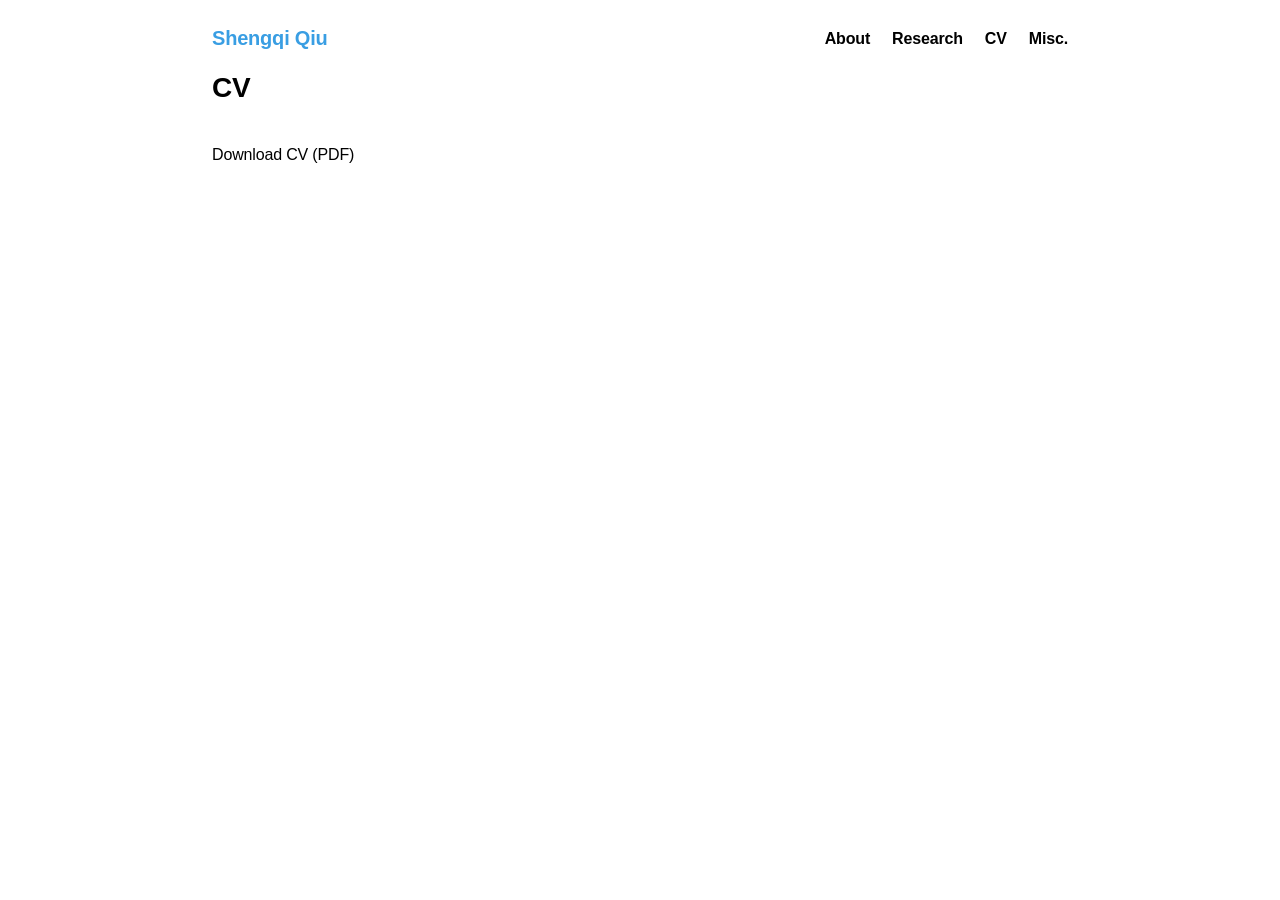
==== cv.html @ 91f12fb3 "updated" ====
<!DOCTYPE html>
<html lang="en">
<head>
  <meta charset="UTF-8">
  <meta name="viewport" content="width=device-width, initial-scale=1.0">
  <meta name="description" content="Shengqi Qiu — CV">
  <title>CV — Shengqi Qiu</title>
  <link rel="icon" href="data:image/svg+xml,<svg xmlns=%22http://www.w3.org/2000/svg%22 viewBox=%220 0 100 100%22><text y=%22.9em%22 font-size=%2290%22>%F0%9F%90%9F</text></svg>">
  <link rel="stylesheet" href="css/style.css">
</head>
<body>

  <div class="page-wrap">

  <header class="site-header">
    <div class="header-inner">
      <a href="index.html" class="site-name">Shengqi Qiu</a>
      <nav>
        <ul class="site-nav">
          <li><a href="index.html">About</a></li>
          <li><a href="research.html">Research</a></li>
          <li><a href="CV.pdf" target="_blank" rel="noopener" class="active">CV</a></li>
          <li><a href="misc.html">Misc.</a></li>
        </ul>
      </nav>
    </div>
  </header>

  <main>
    <h1 class="page-title">CV</h1>
    <p>
      <a href="CV.pdf" target="_blank" rel="noopener">Download CV (PDF)</a>
    </p>
  </main>

  </div>

</body>
</html>
---- css/style.css ----
/* ── Reset & Base (Hamilton / showma-yamazaki style) ─────── */
*, *::before, *::after {
  box-sizing: border-box;
  margin: 0;
  padding: 0;
}

:root {
  --bg: #ffffff;
  --text: #000000;
  --text-muted: rgba(0, 0, 0, 0.35);
  --link: #399EE3;
  --font: 'Helvetica', 'Helvetica Neue', Arial, sans-serif;
  --content-width: 900px;
  --page-padding: 22px;
  --sidebar-width: 192px;
}

html {
  scroll-behavior: smooth;
}

body {
  font-family: var(--font);
  font-size: 16px;
  background: var(--bg);
  color: var(--text);
  line-height: 1.45;
  -webkit-font-smoothing: antialiased;
  letter-spacing: -0.01em;
}

a {
  color: var(--text);
  text-decoration: none;
  transition: all 0.2s ease-in-out;
}

a:hover {
  color: var(--text-muted);
  text-decoration: none;
}

img {
  max-width: 100%;
  height: auto;
  display: block;
}

::selection {
  background: #000;
  color: #fff;
}

.page-wrap {
  max-width: var(--content-width);
  margin: 0 auto;
  padding: 0 var(--page-padding);
  width: 100%;
}

/* ── Header ───────────────────────────────────────────────── */
.site-header {
  padding: 24px 0 16px;
}

.header-inner {
  display: flex;
  align-items: center;
  justify-content: space-between;
}

.site-name {
  display: inline-block;
  font-family: var(--font);
  font-size: 20px;
  font-weight: bold;
  letter-spacing: -0.01em;
  color: #399EE3;
  text-decoration: none;
}

.site-name:hover {
  color: var(--text-muted);
  text-decoration: none;
}

.site-nav {
  display: flex;
  gap: 22px;
  list-style: none;
  flex-shrink: 0;
}

.site-nav a {
  font-family: var(--font);
  font-size: 16px;
  font-weight: bold;
  letter-spacing: -0.01em;
  color: var(--text);
  text-decoration: none;
}

.site-nav a:hover {
  color: var(--text-muted);
  text-decoration: none;
}

/* ── Main Layout ──────────────────────────────────────────── */
main {
  padding: 0 0 40px;
}

/* ── About Page ───────────────────────────────────────────── */
.about-grid {
  display: grid;
  grid-template-columns: minmax(0, 1fr) var(--sidebar-width);
  gap: 22px;
  align-items: start;
}

.about-text h1 {
  font-size: 18px;
  font-weight: bold;
  letter-spacing: -0.01em;
  text-transform: none;
  margin-bottom: 0.25rem;
}

.about-title {
  font-size: 16px;
  color: var(--text);
  margin-bottom: 14px;
}

.about-text p {
  margin-bottom: 14px;
  font-size: 14px;
  line-height: 1.45;
  color: var(--text);
}

.about-text a.text-link {
  color: var(--link);
}

.about-text a.text-link:hover {
  color: var(--text-muted);
}

.about-list {
  list-style: disc;
  padding-left: 1.25em;
  font-size: 14px;
  line-height: 1.45;
}

.about-list li {
  margin-bottom: 12px;
}

.about-list li:last-child {
  margin-bottom: 0;
}

.about-list strong {
  font-weight: bold;
}

.about-list .katex {
  font-size: 1em;
}

/* ── News Section ─────────────────────────────────────────── */
.news-section {
  margin-top: 36px;
}

.news-heading {
  font-size: 20px;
  font-weight: bold;
  color: rgb(39, 89, 169);
  margin-bottom: 12px;
}

.news-list {
  list-style: disc outside;
  padding-left: 1.5em;
  font-size: 14px;
  line-height: 1.45;
}

.news-list .katex {
  font-size: 1em;
}

.news-list > li {
  margin-bottom: 8px;
}

.news-list > li:last-child {
  margin-bottom: 0;
}

.news-list ul {
  list-style: circle outside;
  padding-left: 1.5em;
  margin-top: 4px;
}

.news-list ul li {
  margin-bottom: 5px;
}

.news-list ul li:last-child {
  margin-bottom: 0;
}

.news-list a.news-link {
  color: #07889b;
}

.news-list a.news-link:hover {
  color: var(--text-muted);
}

.about-sidebar {
  display: flex;
  flex-direction: column;
  align-items: flex-start;
  width: var(--sidebar-width);
}

.about-sidebar img {
  width: var(--sidebar-width);
  height: auto;
  object-fit: cover;
  margin-bottom: 12px;
}

.sidebar-email {
  display: inline-flex;
  align-items: center;
  justify-content: flex-end;
  gap: 0.35em;
  font-size: 12.6px;
  line-height: 1.45;
  color: var(--text);
  margin-bottom: 10px;
  align-self: stretch;
  text-align: right;
}

.sidebar-links {
  list-style: none;
  font-size: 14px;
  line-height: 1.6;
  align-self: stretch;
  text-align: right;
}

.sidebar-links li {
  margin-bottom: 4px;
}

.sidebar-links a {
  display: inline-flex;
  align-items: center;
  gap: 0.35em;
}

.sidebar-icon {
  display: inline-block;
  width: 16px;
  height: 16px;
  flex-shrink: 0;
  margin-top: -1px;
}

.sidebar-links a:hover {
  color: var(--text-muted);
  text-decoration: none;
}

/* ── Research Page ────────────────────────────────────────── */
.page-title {
  font-size: 28px;
  font-weight: bold;
  letter-spacing: -0.01em;
  line-height: 1.35;
  margin-bottom: 36px;
  text-align: left;
}

/* ── Misc Page ────────────────────────────────────────────── */
.misc-section {
  font-size: 14px;
  line-height: 1.45;
}

.misc-heading {
  font-size: 18px;
  font-weight: bold;
  color: var(--text);
  margin-bottom: 16px;
}

.misc-subheading {
  margin: 16px 0 8px;
}

.misc-subheading:first-of-type {
  margin-top: 0;
}

.misc-list {
  list-style: none;
  padding-left: 0;
}

.misc-list li {
  margin-bottom: 6px;
}

.misc-list li:last-child {
  margin-bottom: 0;
}

.misc-footer {
  margin-top: 64px;
  padding-bottom: 32px;
  font-size: 13px;
  line-height: 1.6;
  color: var(--text-muted);
}

.jog-section {
  margin-top: 36px;
}

.jog-item + .jog-item {
  margin-top: 20px;
}

.jog-problem {
  cursor: pointer;
  font-size: 14px;
  line-height: 1.45;
}

.jog-problem p {
  margin-bottom: 0;
  font-family: "Libertinus Serif", "STIX Two Text", "Latin Modern Roman", "Times New Roman", Times, serif;
  font-style: normal;
  font-weight: 400;
  letter-spacing: 0.01em;
}

.jog-problem:hover {
  color: var(--text-muted);
}

.jog-problem.is-revealed {
  cursor: pointer;
}

.jog-hint {
  display: block;
  margin-top: 6px;
  font-size: 13px;
  color: var(--text-muted);
  font-style: italic;
}

.jog-solution {
  margin-top: 12px;
  font-size: 14px;
  line-height: 1.45;
}

.jog-solution[hidden] {
  display: none;
}

.jog-solution p {
  margin-bottom: 10px;
}

.jog-solution p:last-child {
  margin-bottom: 0;
}

.jog-solution .katex-display {
  margin: 0.6em 0;
}

.band-name {
  font-family: "Shippori Mincho B1", "Yu Mincho", "Hiragino Mincho ProN", serif;
  font-weight: 600;
  font-size: 1.4em;
  letter-spacing: 0.12em;
  color: var(--text);
}

/* Timeline */
.timeline-section {
  margin-bottom: 36px;
}

.timeline-section:last-child {
  margin-bottom: 0;
}

.section-header {
  display: flex;
  align-items: center;
  gap: 0.6rem;
  margin-bottom: 18px;
}

.section-icon {
  width: 36px;
  height: 36px;
  border: 1.5px solid var(--text);
  border-radius: 3px;
  display: flex;
  align-items: center;
  justify-content: center;
  flex-shrink: 0;
}

.section-icon svg {
  width: 18px;
  height: 18px;
  stroke: var(--text);
  fill: none;
  stroke-width: 1.5;
  stroke-linecap: round;
  stroke-linejoin: round;
}

.section-header h2 {
  font-size: 18px;
  font-weight: bold;
  letter-spacing: -0.01em;
}

.timeline {
  position: relative;
  padding-left: 18px;
  margin-left: 17px;
  border-left: 1px solid rgba(0, 0, 0, 0.13);
}

.timeline-entry {
  position: relative;
  padding-bottom: 18px;
  padding-left: 1.25rem;
}

.timeline-entry:last-child {
  padding-bottom: 0;
}

.timeline-entry::before {
  content: "";
  position: absolute;
  left: -24px;
  top: 8px;
  width: 8px;
  height: 8px;
  border-radius: 50%;
  background: var(--text);
}

.entry-title {
  font-size: 16px;
  font-weight: bold;
  margin-bottom: 0.15rem;
}

.entry-date {
  font-size: 14px;
  color: var(--text-muted);
  margin-bottom: 0.2rem;
}

.entry-detail {
  font-size: 16px;
  line-height: 1.45;
  color: var(--text);
}

/* Publications */
.pub-entry {
  position: relative;
  padding-left: 1.1em;
  margin-bottom: 22px;
}

.pub-entry::before {
  content: "•";
  position: absolute;
  left: 0;
  top: 0;
  color: var(--text);
  line-height: 1.45;
}

.pub-entry:last-child {
  margin-bottom: 0;
}

.pub-entry .entry-title {
  font-size: 16px;
  font-weight: bold;
  line-height: 1.45;
  margin-bottom: 0.1rem;
}

.pub-entry .entry-title .katex {
  font-size: 1em;
}

.small-caps {
  font-variant: small-caps;
  letter-spacing: 0.02em;
}

.pub-entry .entry-title a {
  color: #07889b;
  font-weight: bold;
  border-bottom: none;
}

.pub-entry .entry-title a:hover {
  color: var(--text-muted);
  text-decoration: none;
}

.pub-status {
  font-size: 14px;
  color: var(--text-muted);
  margin-bottom: 0.1rem;
}

.pub-authors {
  font-size: 14px;
  line-height: 1.45;
  color: var(--text);
  margin-bottom: 0.1rem;
}

.pub-authors strong {
  font-weight: bold;
}

.pub-links {
  font-size: 14px;
  line-height: 1.45;
}

.pub-links a {
  color: #07889b;
}

.pub-links a:hover {
  color: var(--text-muted);
  text-decoration: none;
}

.misc-heading-spaced {
  margin-top: 28px;
}

/* ── Responsive ───────────────────────────────────────────── */
@media (max-width: 750px) {
  :root {
    --page-padding: 16px;
  }

  .site-header {
    padding: 20px 0 12px;
  }

  .header-inner {
    flex-direction: column;
    align-items: center;
    gap: 12px;
  }

  .header-inner nav {
    width: 100%;
  }

  .site-name {
    font-size: 18px;
    align-self: center;
    text-align: center;
  }

  .site-nav {
    width: 100%;
    justify-content: space-between;
    flex-wrap: nowrap;
    gap: 6px;
  }

  .site-nav a {
    font-size: 13px;
    white-space: nowrap;
  }

  main {
    padding-bottom: 36px;
  }

  .about-grid {
    grid-template-columns: 1fr;
    gap: 24px;
  }

  .about-sidebar {
    width: 100%;
    max-width: var(--sidebar-width);
    margin: 0 auto;
    align-items: center;
    order: -1;
  }

  .about-sidebar img {
    width: 160px;
  }

  .sidebar-email {
    display: flex;
    justify-content: center;
    width: 100%;
    text-align: center;
    align-self: stretch;
    margin-bottom: 8px;
  }

  .sidebar-links {
    text-align: center;
    align-self: stretch;
  }

  .sidebar-links li {
    margin-bottom: 6px;
  }

  .sidebar-links li:last-child {
    margin-bottom: 0;
  }

  .sidebar-links a {
    justify-content: center;
  }

  .page-title {
    font-size: 24px;
    margin-bottom: 28px;
  }

  .about-text p,
  .entry-detail,
  .pub-authors {
    margin-bottom: 12px;
  }

  .misc-footer .band-name {
    display: block;
    margin-top: 0.35em;
    white-space: nowrap;
  }
}

@media (max-width: 400px) {
  .site-nav {
    gap: 4px;
  }

  .site-nav a {
    font-size: 12px;
  }
}
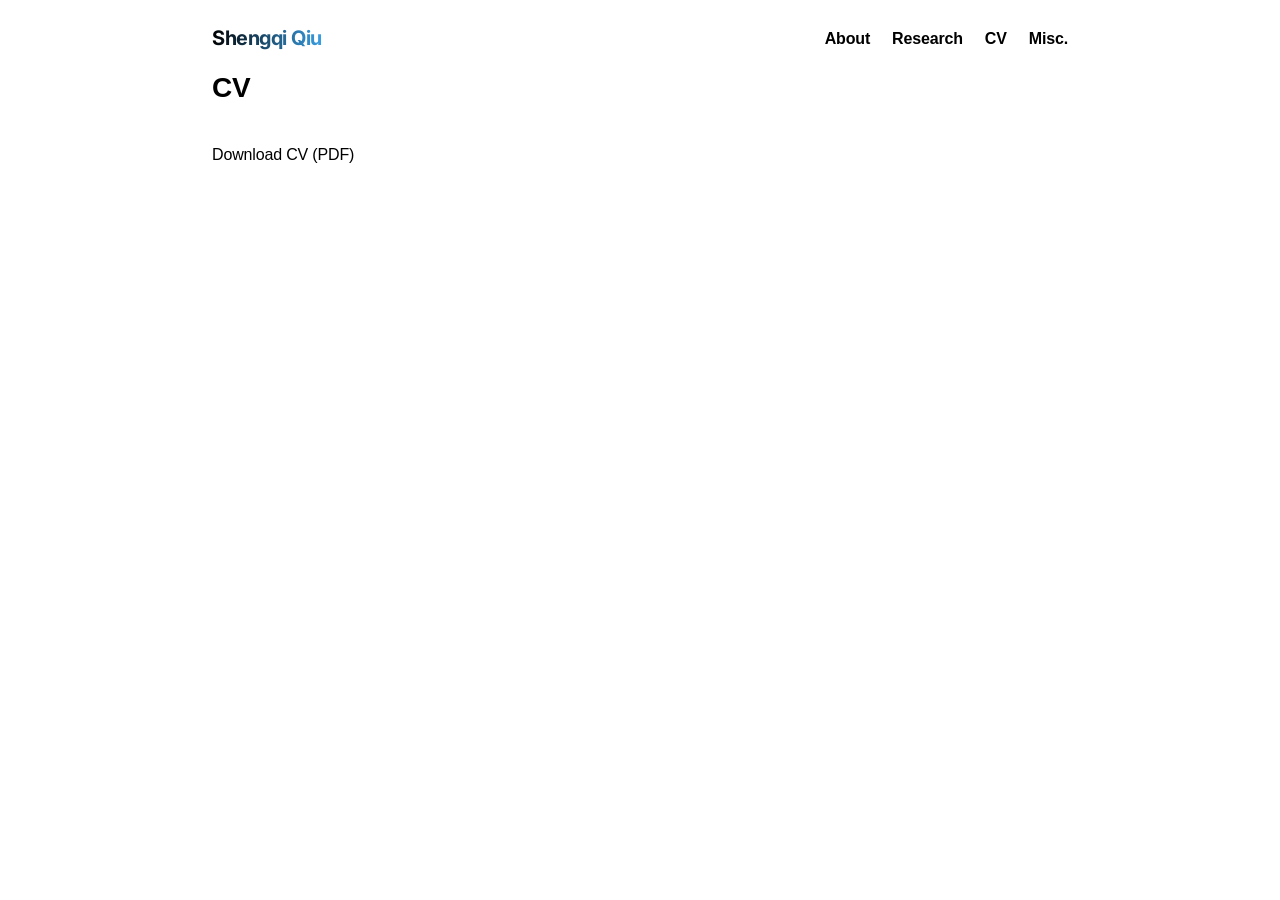
==== commit aea5eaa2: "updated" ====
--- a/cv.html
+++ b/cv.html
@@ -6,6 +6,9 @@
   <meta name="description" content="Shengqi Qiu — CV">
   <title>CV — Shengqi Qiu</title>
   <link rel="icon" href="data:image/svg+xml,<svg xmlns=%22http://www.w3.org/2000/svg%22 viewBox=%220 0 100 100%22><text y=%22.9em%22 font-size=%2290%22>%F0%9F%90%9F</text></svg>">
+  <link rel="preconnect" href="https://fonts.googleapis.com">
+  <link rel="preconnect" href="https://fonts.gstatic.com" crossorigin>
+  <link href="https://fonts.googleapis.com/css2?family=Inter:wght@700&display=swap" rel="stylesheet">
   <link rel="stylesheet" href="css/style.css">
 </head>
 <body>
--- a/css/style.css
+++ b/css/style.css
@@ -72,15 +72,30 @@
 
 .site-name {
   display: inline-block;
-  font-family: var(--font);
+  font-family: 'Inter', var(--font);
   font-size: 20px;
-  font-weight: bold;
-  letter-spacing: -0.01em;
-  color: #399EE3;
-  text-decoration: none;
+  font-weight: 700;
+  letter-spacing: -0.025em;
+  text-decoration: none;
+  color: var(--link);
+  background-image: linear-gradient(to right, #000000, var(--link));
+  -webkit-background-clip: text;
+  background-clip: text;
+  -webkit-text-fill-color: transparent;
+  -webkit-font-smoothing: antialiased;
 }
 
 .site-name:hover {
+  opacity: 0.7;
+  text-decoration: none;
+}
+
+a.text-link,
+span.text-link {
+  color: var(--link);
+}
+
+a.text-link:hover {
   color: var(--text-muted);
   text-decoration: none;
 }
@@ -140,13 +155,6 @@
   color: var(--text);
 }
 
-.about-text a.text-link {
-  color: var(--link);
-}
-
-.about-text a.text-link:hover {
-  color: var(--text-muted);
-}
 
 .about-list {
   list-style: disc;
@@ -336,6 +344,12 @@
 
 .jog-section {
   margin-top: 36px;
+}
+
+.jog-section .misc-heading {
+  font-family: "Snell Roundhand", "Snell Roundhand Black", "Great Vibes", cursive;
+  font-weight: 900;
+  font-style: normal;
 }
 
 .jog-item + .jog-item {
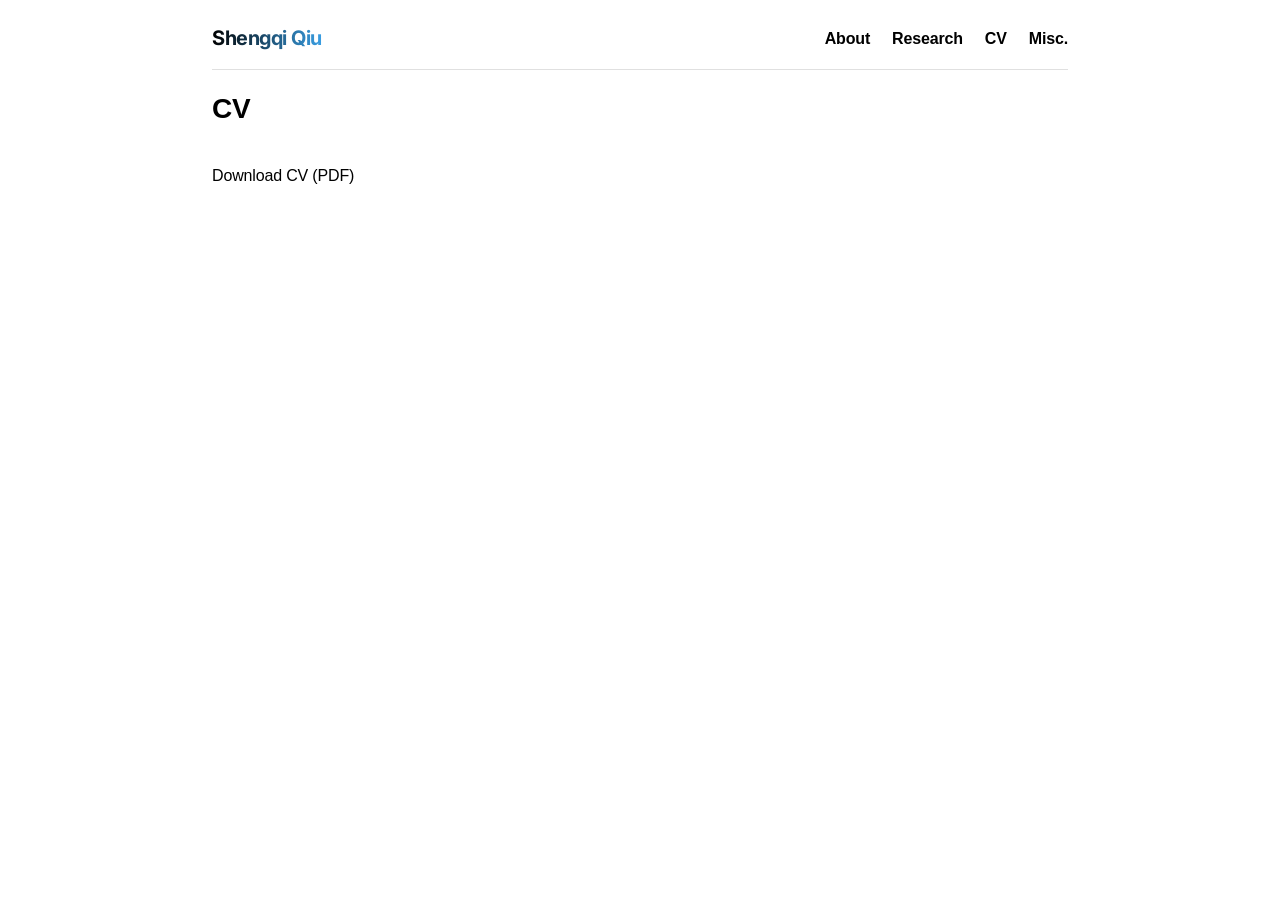
==== commit ee2da77d: "updated all" ====
--- a/cv.html
+++ b/cv.html
@@ -9,7 +9,7 @@
   <link rel="preconnect" href="https://fonts.googleapis.com">
   <link rel="preconnect" href="https://fonts.gstatic.com" crossorigin>
   <link href="https://fonts.googleapis.com/css2?family=Inter:wght@700&display=swap" rel="stylesheet">
-  <link rel="stylesheet" href="css/style.css">
+  <link rel="stylesheet" href="css/style.css?v=7">
 </head>
 <body>
 
--- a/css/style.css
+++ b/css/style.css
@@ -10,6 +10,7 @@
   --text: #000000;
   --text-muted: rgba(0, 0, 0, 0.35);
   --link: #399EE3;
+  --rule: 1px solid rgba(0, 0, 0, 0.12);
   --font: 'Helvetica', 'Helvetica Neue', Arial, sans-serif;
   --content-width: 900px;
   --page-padding: 22px;
@@ -62,6 +63,8 @@
 /* ── Header ───────────────────────────────────────────────── */
 .site-header {
   padding: 24px 0 16px;
+  border-bottom: var(--rule);
+  margin-bottom: 20px;
 }
 
 .header-inner {
@@ -155,6 +158,12 @@
   color: var(--text);
 }
 
+.about-text .phd-notice {
+  font-weight: bold;
+  padding-left: 10px;
+  border-left: 2px solid var(--link);
+}
+
 
 .about-list {
   list-style: disc;
@@ -181,7 +190,9 @@
 
 /* ── News Section ─────────────────────────────────────────── */
 .news-section {
-  margin-top: 36px;
+  margin-top: 24px;
+  padding-top: 20px;
+  border-top: var(--rule);
 }
 
 .news-heading {
@@ -285,9 +296,22 @@
   margin-top: -1px;
 }
 
+.about-sidebar img.sidebar-icon {
+  display: block;
+  width: 16px;
+  height: 16px;
+  max-width: 16px;
+  margin: -1px 0 0;
+  object-fit: contain;
+}
+
 .sidebar-links a:hover {
   color: var(--text-muted);
   text-decoration: none;
+}
+
+.sidebar-links a:hover img.sidebar-icon {
+  opacity: 0.35;
 }
 
 /* ── Research Page ────────────────────────────────────────── */
@@ -306,6 +330,10 @@
   line-height: 1.45;
 }
 
+.misc-section + .misc-section {
+  margin-top: 36px;
+}
+
 .misc-heading {
   font-size: 18px;
   font-weight: bold;
@@ -331,7 +359,7 @@
 }
 
 .misc-list li:last-child {
-  margin-bottom: 0;
+  margin-bottom: 6px;
 }
 
 .misc-footer {
@@ -409,11 +437,24 @@
 }
 
 .band-name {
+  display: inline-block;
+  width: fit-content;
+  max-width: 100%;
   font-family: "Shippori Mincho B1", "Yu Mincho", "Hiragino Mincho ProN", serif;
   font-weight: 600;
   font-size: 1.4em;
   letter-spacing: 0.12em;
-  color: var(--text);
+  color: inherit;
+  cursor: pointer;
+  padding: 0.05em 0.12em;
+  -webkit-tap-highlight-color: transparent;
+}
+
+a.band-name:hover,
+a.band-name:active {
+  color: #fff;
+  background: #000;
+  text-decoration: none;
 }
 
 /* Timeline */
@@ -512,24 +553,49 @@
   margin-bottom: 22px;
 }
 
-.pub-entry::before {
+.pub-entry:last-child {
+  margin-bottom: 0;
+}
+
+.pub-entry-divided {
+  padding-bottom: 20px;
+  border-bottom: var(--rule);
+}
+
+.pub-entry .entry-title {
+  position: relative;
+  font-size: 16px;
+  font-weight: bold;
+  line-height: 1.45;
+  margin-bottom: 0.1rem;
+}
+
+.pub-entry .entry-title::before {
   content: "•";
   position: absolute;
-  left: 0;
+  left: -1.1em;
   top: 0;
-  color: var(--text);
-  line-height: 1.45;
-}
-
-.pub-entry:last-child {
-  margin-bottom: 0;
-}
-
-.pub-entry .entry-title {
-  font-size: 16px;
-  font-weight: bold;
-  line-height: 1.45;
-  margin-bottom: 0.1rem;
+  font-size: 14px;
+  font-weight: normal;
+  color: var(--text);
+  line-height: 1.45;
+}
+
+.pub-figure {
+  display: flex;
+  gap: 12px;
+  max-width: 720px;
+  margin-bottom: 10px;
+}
+
+.pub-figure img {
+  flex: 1 1 0;
+  min-width: 0;
+}
+
+.pub-figure-narrow {
+  max-width: 420px;
+  margin-left: max(0px, calc((100% - 420px) / 2 - 40px));
 }
 
 .pub-entry .entry-title .katex {
@@ -584,7 +650,9 @@
 }
 
 .misc-heading-spaced {
-  margin-top: 28px;
+  margin-top: 24px;
+  padding-top: 20px;
+  border-top: var(--rule);
 }
 
 /* ── Responsive ───────────────────────────────────────────── */
@@ -684,7 +752,8 @@
   }
 
   .misc-footer .band-name {
-    display: block;
+    display: inline-block;
+    width: fit-content;
     margin-top: 0.35em;
     white-space: nowrap;
   }
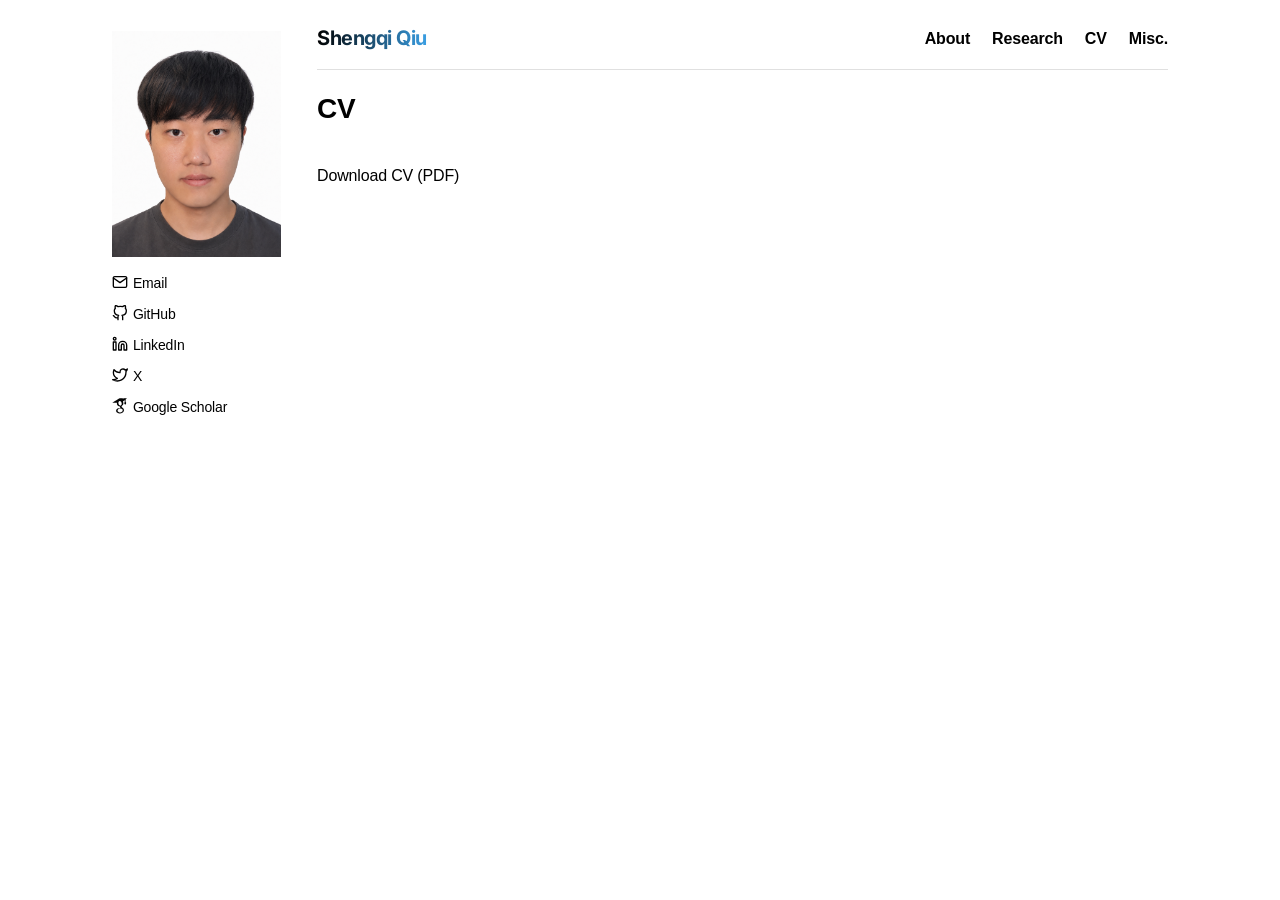
==== commit 3bb1cf38: "updated all" ====
--- a/cv.html
+++ b/cv.html
@@ -9,11 +9,49 @@
   <link rel="preconnect" href="https://fonts.googleapis.com">
   <link rel="preconnect" href="https://fonts.gstatic.com" crossorigin>
   <link href="https://fonts.googleapis.com/css2?family=Inter:wght@700&display=swap" rel="stylesheet">
-  <link rel="stylesheet" href="css/style.css?v=7">
+  <link rel="stylesheet" href="css/style.css?v=11">
 </head>
 <body>
 
   <div class="page-wrap">
+
+  <aside class="profile-sidebar">
+    <img class="profile-photo" src="images/my_figure.jpg" alt="Shengqi Qiu" width="169">
+    <ul class="profile-links">
+      <li>
+        <a href="mailto:sqiu53@wisc.edu">
+          <svg xmlns="http://www.w3.org/2000/svg" width="16" height="16" viewBox="0 0 24 24" fill="none" stroke="currentColor" stroke-width="2" stroke-linecap="round" stroke-linejoin="round" class="profile-icon" aria-hidden="true"><path d="M4 4h16c1.1 0 2 .9 2 2v12c0 1.1-.9 2-2 2H4c-1.1 0-2-.9-2-2V6c0-1.1.9-2 2-2z"></path><polyline points="22,6 12,13 2,6"></polyline></svg>
+          Email
+        </a>
+      </li>
+      <li>
+        <a href="https://github.com/Dvk0213" target="_blank" rel="noopener">
+          <svg xmlns="http://www.w3.org/2000/svg" width="16" height="16" viewBox="0 0 24 24" fill="none" stroke="currentColor" stroke-width="2" stroke-linecap="round" stroke-linejoin="round" class="profile-icon" aria-hidden="true"><path d="M9 19c-5 1.5-5-2.5-7-3m14 6v-3.87a3.37 3.37 0 0 0-.94-2.61c3.14-.35 6.44-1.54 6.44-7A5.44 5.44 0 0 0 20 4.77 5.07 5.07 0 0 0 19.91 1S18.73.65 16 2.48a13.38 13.38 0 0 0-7 0C6.27.65 5.09 1 5.09 1A5.07 5.07 0 0 0 5 4.77a5.44 5.44 0 0 0-1.5 3.78c0 5.42 3.3 6.61 6.44 7A3.37 3.37 0 0 0 9 18.13V22"></path></svg>
+          GitHub
+        </a>
+      </li>
+      <li>
+        <a href="https://www.linkedin.com/in/shengqi-qiu-653492245/" target="_blank" rel="noopener">
+          <svg xmlns="http://www.w3.org/2000/svg" width="16" height="16" viewBox="0 0 24 24" fill="none" stroke="currentColor" stroke-width="2" stroke-linecap="round" stroke-linejoin="round" class="profile-icon" aria-hidden="true"><path d="M16 8a6 6 0 0 1 6 6v7h-4v-7a2 2 0 0 0-2-2 2 2 0 0 0-2 2v7h-4v-7a6 6 0 0 1 6-6z"></path><rect x="2" y="9" width="4" height="12"></rect><circle cx="4" cy="4" r="2"></circle></svg>
+          LinkedIn
+        </a>
+      </li>
+      <li>
+        <a href="https://x.com/ShengqiQ213" target="_blank" rel="noopener">
+          <svg xmlns="http://www.w3.org/2000/svg" width="16" height="16" viewBox="0 0 24 24" fill="none" stroke="currentColor" stroke-width="2" stroke-linecap="round" stroke-linejoin="round" class="profile-icon" aria-hidden="true"><path d="M23 3a10.9 10.9 0 0 1-3.14 1.53 4.48 4.48 0 0 0-7.86 3v1A10.66 10.66 0 0 1 3 4s-4 9 5 13a11.64 11.64 0 0 1-7 2c9 5 20 0 20-11.5a4.5 4.5 0 0 0-.08-.83A7.72 7.72 0 0 0 23 3z"></path></svg>
+          X
+        </a>
+      </li>
+      <li>
+        <a href="https://scholar.google.com/citations?user=cW99UqsAAAAJ&hl=en" target="_blank" rel="noopener">
+          <img src="images/google_scholar.svg" alt="" class="profile-icon" width="16" height="16">
+          Google Scholar
+        </a>
+      </li>
+    </ul>
+  </aside>
+
+  <div class="page-content">
 
   <header class="site-header">
     <div class="header-inner">
@@ -35,6 +73,7 @@
       <a href="CV.pdf" target="_blank" rel="noopener">Download CV (PDF)</a>
     </p>
   </main>
+  </div>
 
   </div>
 
--- a/css/style.css
+++ b/css/style.css
@@ -12,9 +12,9 @@
   --link: #399EE3;
   --rule: 1px solid rgba(0, 0, 0, 0.12);
   --font: 'Helvetica', 'Helvetica Neue', Arial, sans-serif;
-  --content-width: 900px;
+  --content-width: 1100px;
+  --sidebar-width: 169px;
   --page-padding: 22px;
-  --sidebar-width: 192px;
 }
 
 html {
@@ -54,10 +54,62 @@
 }
 
 .page-wrap {
+  display: grid;
+  grid-template-columns: var(--sidebar-width) minmax(0, 1fr);
+  column-gap: 36px;
+  align-items: start;
   max-width: var(--content-width);
   margin: 0 auto;
   padding: 0 var(--page-padding);
   width: 100%;
+}
+
+.page-content {
+  min-width: 0;
+}
+
+/* ── Profile Sidebar ──────────────────────────────────────── */
+.profile-sidebar {
+  /* header top padding + gap between .site-name line box and its cap height */
+  padding-top: 31px;
+  font-size: 14px;
+  line-height: 1.45;
+}
+
+.profile-photo {
+  width: var(--sidebar-width);
+  height: auto;
+  margin-bottom: 16px;
+}
+
+.profile-links {
+  display: flex;
+  flex-direction: column;
+  gap: 8px;
+  list-style: none;
+}
+
+.profile-links a {
+  display: inline-flex;
+  align-items: center;
+  gap: 0.35em;
+}
+
+.profile-links a:hover {
+  color: var(--text-muted);
+  text-decoration: none;
+}
+
+.profile-links a:hover img.profile-icon {
+  opacity: 0.35;
+}
+
+.profile-icon {
+  display: inline-block;
+  width: 16px;
+  height: 16px;
+  flex-shrink: 0;
+  margin-top: -1px;
 }
 
 /* ── Header ───────────────────────────────────────────────── */
@@ -130,13 +182,6 @@
 }
 
 /* ── About Page ───────────────────────────────────────────── */
-.about-grid {
-  display: grid;
-  grid-template-columns: minmax(0, 1fr) var(--sidebar-width);
-  gap: 22px;
-  align-items: start;
-}
-
 .about-text h1 {
   font-size: 18px;
   font-weight: bold;
@@ -241,77 +286,6 @@
 
 .news-list a.news-link:hover {
   color: var(--text-muted);
-}
-
-.about-sidebar {
-  display: flex;
-  flex-direction: column;
-  align-items: flex-start;
-  width: var(--sidebar-width);
-}
-
-.about-sidebar img {
-  width: var(--sidebar-width);
-  height: auto;
-  object-fit: cover;
-  margin-bottom: 12px;
-}
-
-.sidebar-email {
-  display: inline-flex;
-  align-items: center;
-  justify-content: flex-end;
-  gap: 0.35em;
-  font-size: 12.6px;
-  line-height: 1.45;
-  color: var(--text);
-  margin-bottom: 10px;
-  align-self: stretch;
-  text-align: right;
-}
-
-.sidebar-links {
-  list-style: none;
-  font-size: 14px;
-  line-height: 1.6;
-  align-self: stretch;
-  text-align: right;
-}
-
-.sidebar-links li {
-  margin-bottom: 4px;
-}
-
-.sidebar-links a {
-  display: inline-flex;
-  align-items: center;
-  gap: 0.35em;
-}
-
-.sidebar-icon {
-  display: inline-block;
-  width: 16px;
-  height: 16px;
-  flex-shrink: 0;
-  margin-top: -1px;
-}
-
-.about-sidebar img.sidebar-icon {
-  display: block;
-  width: 16px;
-  height: 16px;
-  max-width: 16px;
-  margin: -1px 0 0;
-  object-fit: contain;
-}
-
-.sidebar-links a:hover {
-  color: var(--text-muted);
-  text-decoration: none;
-}
-
-.sidebar-links a:hover img.sidebar-icon {
-  opacity: 0.35;
 }
 
 /* ── Research Page ────────────────────────────────────────── */
@@ -697,47 +671,43 @@
     padding-bottom: 36px;
   }
 
-  .about-grid {
-    grid-template-columns: 1fr;
-    gap: 24px;
-  }
-
-  .about-sidebar {
-    width: 100%;
-    max-width: var(--sidebar-width);
-    margin: 0 auto;
+  .page-wrap {
+    display: flex;
+    flex-direction: column;
+  }
+
+  .page-content {
+    display: contents;
+  }
+
+  .site-header {
+    order: -1;
+  }
+
+  .profile-sidebar {
+    display: none;
+  }
+
+  .home .profile-sidebar {
+    display: flex;
+    flex-direction: column;
     align-items: center;
-    order: -1;
-  }
-
-  .about-sidebar img {
-    width: 160px;
-  }
-
-  .sidebar-email {
-    display: flex;
+    gap: 12px;
+    padding: 0 0 20px;
+    margin-bottom: 20px;
+    border-bottom: var(--rule);
+  }
+
+  .profile-photo {
+    width: 125px;
+    margin-bottom: 0;
+  }
+
+  .profile-links {
+    flex-direction: row;
+    flex-wrap: wrap;
     justify-content: center;
-    width: 100%;
-    text-align: center;
-    align-self: stretch;
-    margin-bottom: 8px;
-  }
-
-  .sidebar-links {
-    text-align: center;
-    align-self: stretch;
-  }
-
-  .sidebar-links li {
-    margin-bottom: 6px;
-  }
-
-  .sidebar-links li:last-child {
-    margin-bottom: 0;
-  }
-
-  .sidebar-links a {
-    justify-content: center;
+    gap: 8px 16px;
   }
 
   .page-title {
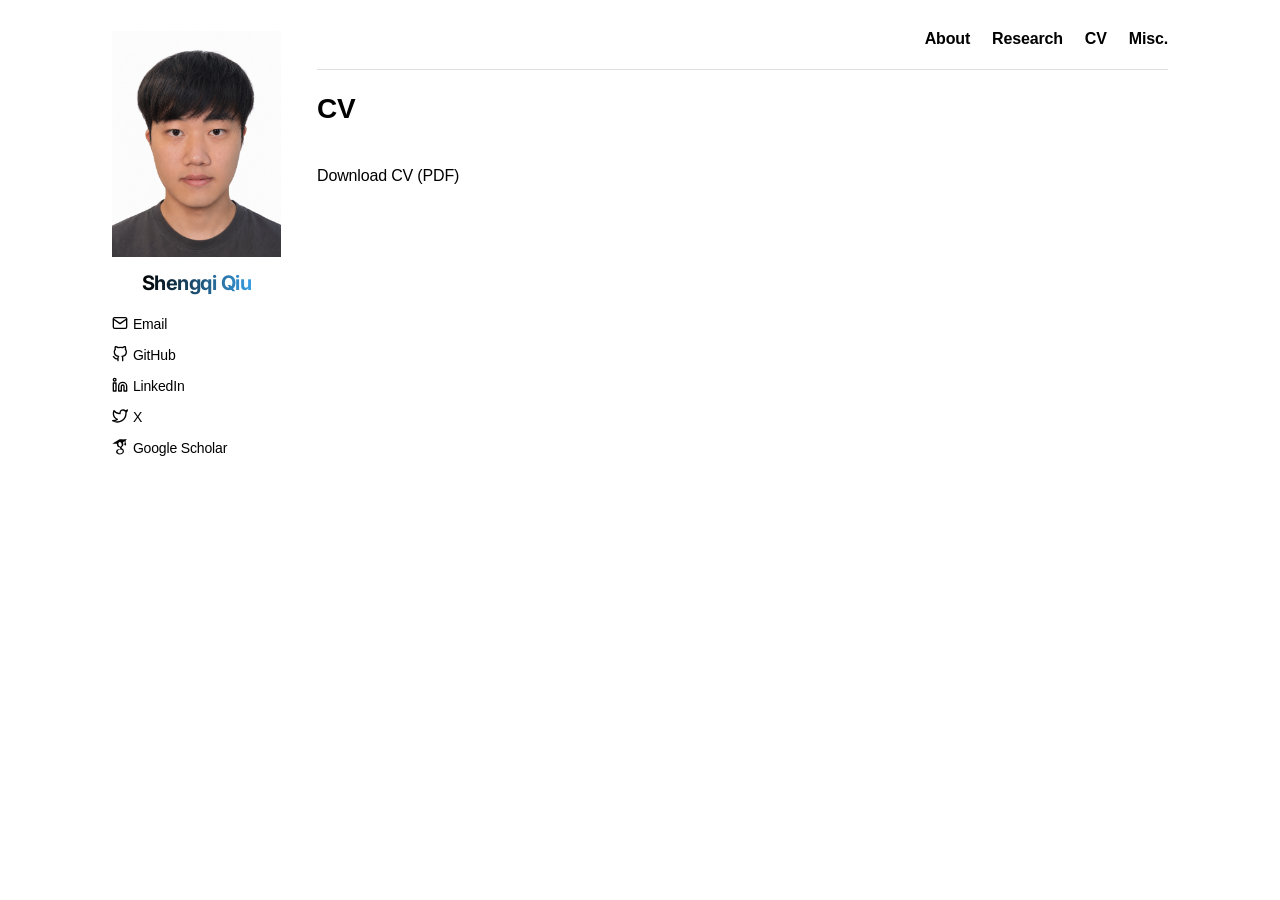
==== commit e6c96bc1: "updated all" ====
--- a/cv.html
+++ b/cv.html
@@ -9,7 +9,7 @@
   <link rel="preconnect" href="https://fonts.googleapis.com">
   <link rel="preconnect" href="https://fonts.gstatic.com" crossorigin>
   <link href="https://fonts.googleapis.com/css2?family=Inter:wght@700&display=swap" rel="stylesheet">
-  <link rel="stylesheet" href="css/style.css?v=11">
+  <link rel="stylesheet" href="css/style.css?v=14">
 </head>
 <body>
 
@@ -17,6 +17,7 @@
 
   <aside class="profile-sidebar">
     <img class="profile-photo" src="images/my_figure.jpg" alt="Shengqi Qiu" width="169">
+    <a href="index.html" class="site-name sidebar-name">Shengqi Qiu</a>
     <ul class="profile-links">
       <li>
         <a href="mailto:sqiu53@wisc.edu">
--- a/css/style.css
+++ b/css/style.css
@@ -70,16 +70,23 @@
 
 /* ── Profile Sidebar ──────────────────────────────────────── */
 .profile-sidebar {
-  /* header top padding + gap between .site-name line box and its cap height */
+  /* header top padding + gap between the nav line box and its cap height */
   padding-top: 31px;
   font-size: 14px;
+  line-height: 1.45;
+}
+
+.profile-sidebar .sidebar-name {
+  display: block;
+  width: fit-content;
+  margin: 0 auto 16px;
   line-height: 1.45;
 }
 
 .profile-photo {
   width: var(--sidebar-width);
   height: auto;
-  margin-bottom: 16px;
+  margin-bottom: 12px;
 }
 
 .profile-links {
@@ -122,7 +129,12 @@
 .header-inner {
   display: flex;
   align-items: center;
-  justify-content: space-between;
+  justify-content: flex-end;
+  min-height: 29px;
+}
+
+.header-inner .site-name {
+  display: none;
 }
 
 .site-name {
@@ -649,6 +661,14 @@
     width: 100%;
   }
 
+  .header-inner .site-name {
+    display: inline-block;
+  }
+
+  .profile-sidebar .sidebar-name {
+    display: none;
+  }
+
   .site-name {
     font-size: 18px;
     align-self: center;
@@ -674,6 +694,7 @@
   .page-wrap {
     display: flex;
     flex-direction: column;
+    align-items: stretch;
   }
 
   .page-content {
